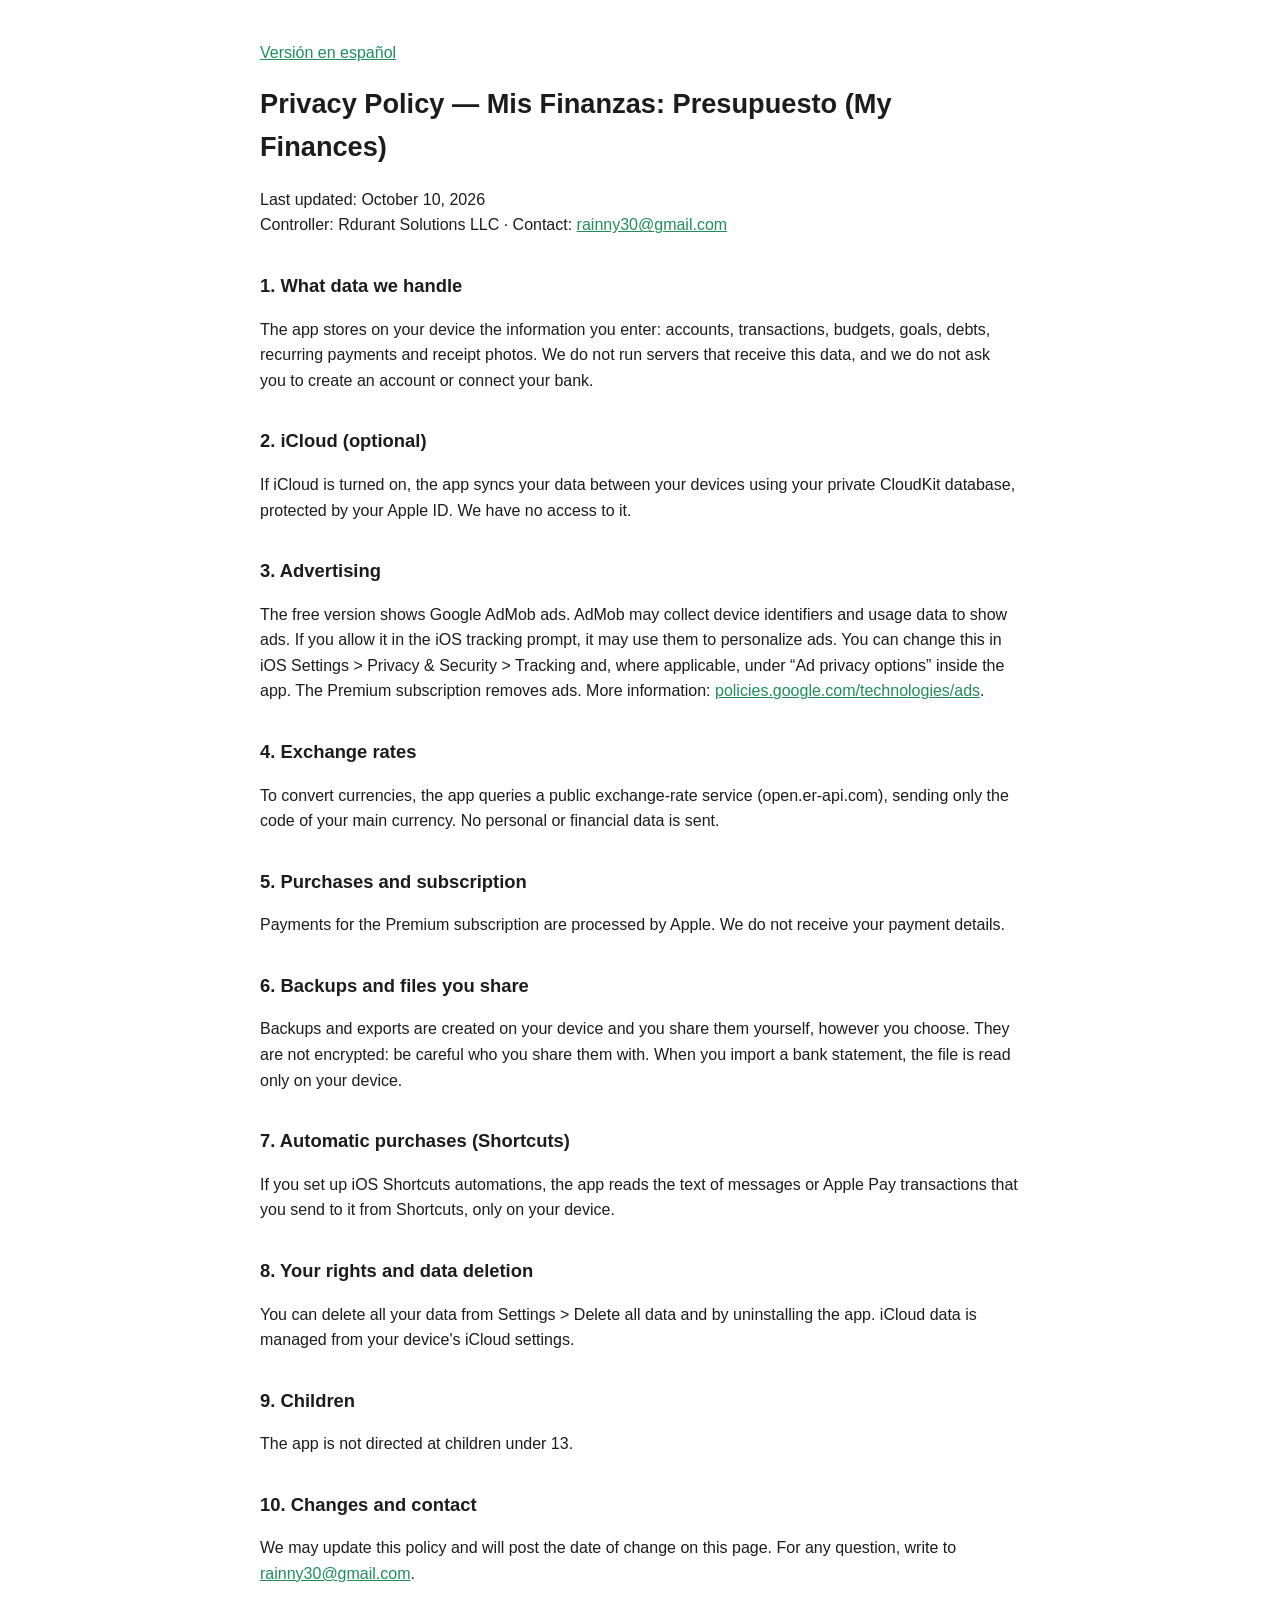
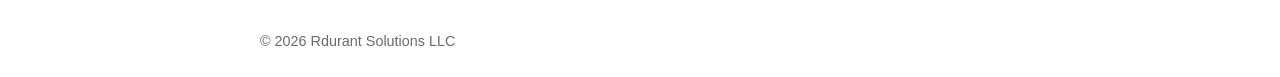
==== privacy.html @ c2cec77d "Add files via upload" ====
<!doctype html><html lang="en"><head><meta charset="utf-8"><meta name="viewport" content="width=device-width,initial-scale=1"><title>Privacy Policy — My Finances</title><link rel="stylesheet" href="style.css"></head><body>
<p><a href="privacidad.html">Versión en español</a></p>
<h1>Privacy Policy — Mis Finanzas: Presupuesto (My Finances)</h1>
<p>Last updated: October 10, 2026<br>Controller: Rdurant Solutions LLC · Contact: <a href="mailto:rainny30@gmail.com">rainny30@gmail.com</a></p>
<h2>1. What data we handle</h2>
<p>The app stores on your device the information you enter: accounts, transactions, budgets, goals, debts, recurring payments and receipt photos. We do not run servers that receive this data, and we do not ask you to create an account or connect your bank.</p>
<h2>2. iCloud (optional)</h2>
<p>If iCloud is turned on, the app syncs your data between your devices using your private CloudKit database, protected by your Apple ID. We have no access to it.</p>
<h2>3. Advertising</h2>
<p>The free version shows Google AdMob ads. AdMob may collect device identifiers and usage data to show ads. If you allow it in the iOS tracking prompt, it may use them to personalize ads. You can change this in iOS Settings &gt; Privacy &amp; Security &gt; Tracking and, where applicable, under “Ad privacy options” inside the app. The Premium subscription removes ads. More information: <a href="https://policies.google.com/technologies/ads">policies.google.com/technologies/ads</a>.</p>
<h2>4. Exchange rates</h2>
<p>To convert currencies, the app queries a public exchange-rate service (open.er-api.com), sending only the code of your main currency. No personal or financial data is sent.</p>
<h2>5. Purchases and subscription</h2>
<p>Payments for the Premium subscription are processed by Apple. We do not receive your payment details.</p>
<h2>6. Backups and files you share</h2>
<p>Backups and exports are created on your device and you share them yourself, however you choose. They are not encrypted: be careful who you share them with. When you import a bank statement, the file is read only on your device.</p>
<h2>7. Automatic purchases (Shortcuts)</h2>
<p>If you set up iOS Shortcuts automations, the app reads the text of messages or Apple Pay transactions that you send to it from Shortcuts, only on your device.</p>
<h2>8. Your rights and data deletion</h2>
<p>You can delete all your data from Settings &gt; Delete all data and by uninstalling the app. iCloud data is managed from your device's iCloud settings.</p>
<h2>9. Children</h2>
<p>The app is not directed at children under 13.</p>
<h2>10. Changes and contact</h2>
<p>We may update this policy and will post the date of change on this page. For any question, write to <a href="mailto:rainny30@gmail.com">rainny30@gmail.com</a>.</p>
<footer>© 2026 Rdurant Solutions LLC</footer></body></html>
---- style.css ----
body{font-family:-apple-system,BlinkMacSystemFont,"Segoe UI",Roboto,sans-serif;line-height:1.6;max-width:760px;margin:0 auto;padding:24px 18px;color:#1c1c1e;background:#fff}
h1{font-size:1.7rem;margin-top:0}h2{font-size:1.15rem;margin-top:1.8em}
a{color:#1e8e5a}.lang{margin:1.2em 0;padding:0;list-style:none}.lang a{margin-right:14px;font-weight:600}
footer{margin-top:3em;color:#6b6b70;font-size:.9rem}
@media (prefers-color-scheme:dark){body{background:#111;color:#f2f2f7}a{color:#4cd48b}}
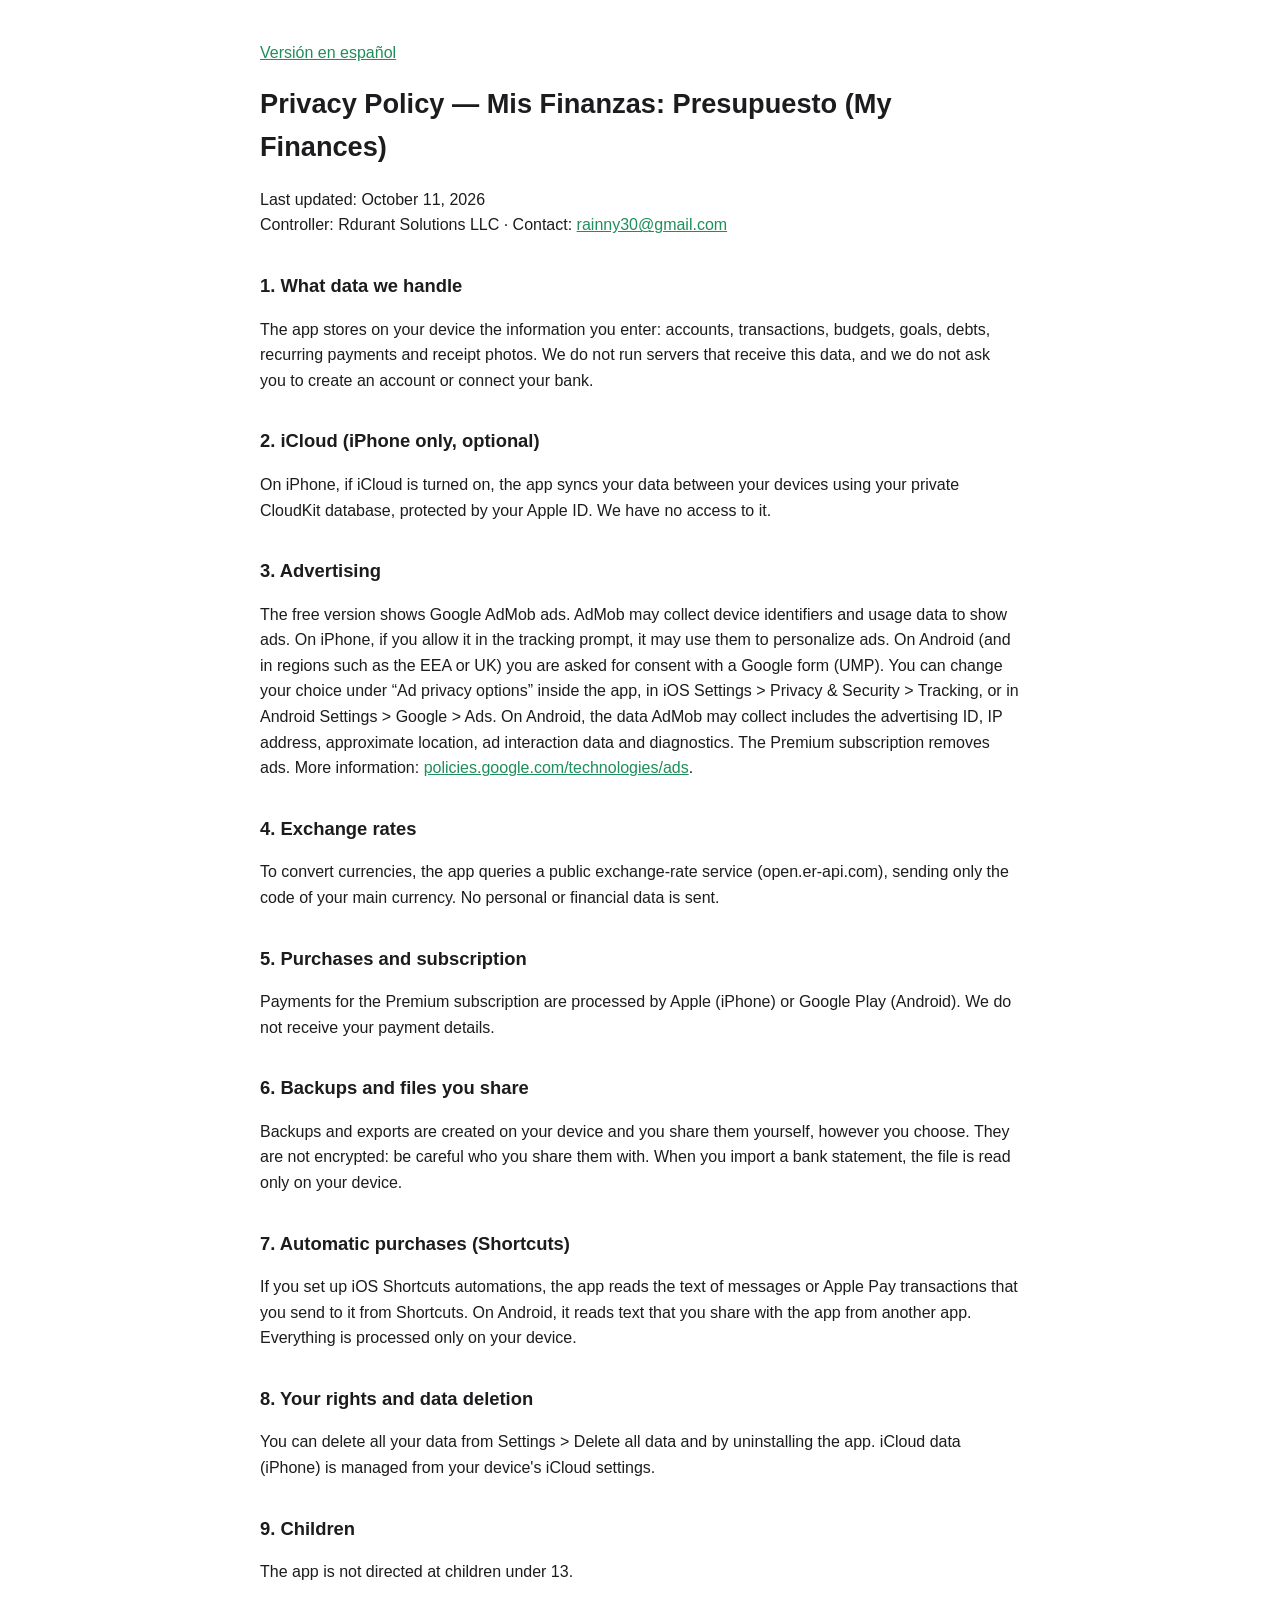
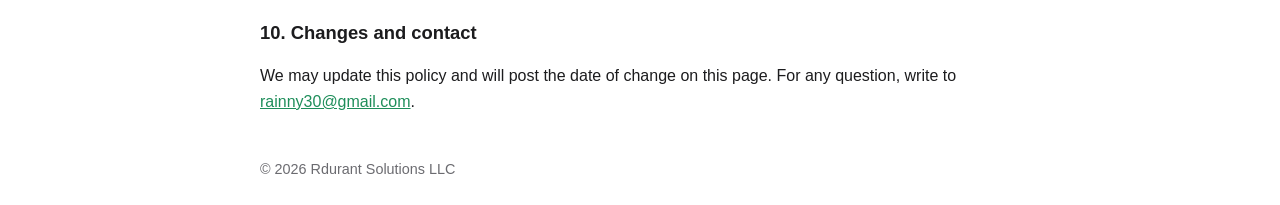
==== commit 6c914e94: "Add files via upload" ====
--- a/privacy.html
+++ b/privacy.html
@@ -1,23 +1,23 @@
 <!doctype html><html lang="en"><head><meta charset="utf-8"><meta name="viewport" content="width=device-width,initial-scale=1"><title>Privacy Policy — My Finances</title><link rel="stylesheet" href="style.css"></head><body>
 <p><a href="privacidad.html">Versión en español</a></p>
 <h1>Privacy Policy — Mis Finanzas: Presupuesto (My Finances)</h1>
-<p>Last updated: October 10, 2026<br>Controller: Rdurant Solutions LLC · Contact: <a href="mailto:rainny30@gmail.com">rainny30@gmail.com</a></p>
+<p>Last updated: October 11, 2026<br>Controller: Rdurant Solutions LLC · Contact: <a href="mailto:rainny30@gmail.com">rainny30@gmail.com</a></p>
 <h2>1. What data we handle</h2>
 <p>The app stores on your device the information you enter: accounts, transactions, budgets, goals, debts, recurring payments and receipt photos. We do not run servers that receive this data, and we do not ask you to create an account or connect your bank.</p>
-<h2>2. iCloud (optional)</h2>
-<p>If iCloud is turned on, the app syncs your data between your devices using your private CloudKit database, protected by your Apple ID. We have no access to it.</p>
+<h2>2. iCloud (iPhone only, optional)</h2>
+<p>On iPhone, if iCloud is turned on, the app syncs your data between your devices using your private CloudKit database, protected by your Apple ID. We have no access to it.</p>
 <h2>3. Advertising</h2>
-<p>The free version shows Google AdMob ads. AdMob may collect device identifiers and usage data to show ads. If you allow it in the iOS tracking prompt, it may use them to personalize ads. You can change this in iOS Settings &gt; Privacy &amp; Security &gt; Tracking and, where applicable, under “Ad privacy options” inside the app. The Premium subscription removes ads. More information: <a href="https://policies.google.com/technologies/ads">policies.google.com/technologies/ads</a>.</p>
+<p>The free version shows Google AdMob ads. AdMob may collect device identifiers and usage data to show ads. On iPhone, if you allow it in the tracking prompt, it may use them to personalize ads. On Android (and in regions such as the EEA or UK) you are asked for consent with a Google form (UMP). You can change your choice under “Ad privacy options” inside the app, in iOS Settings &gt; Privacy &amp; Security &gt; Tracking, or in Android Settings &gt; Google &gt; Ads. On Android, the data AdMob may collect includes the advertising ID, IP address, approximate location, ad interaction data and diagnostics. The Premium subscription removes ads. More information: <a href="https://policies.google.com/technologies/ads">policies.google.com/technologies/ads</a>.</p>
 <h2>4. Exchange rates</h2>
 <p>To convert currencies, the app queries a public exchange-rate service (open.er-api.com), sending only the code of your main currency. No personal or financial data is sent.</p>
 <h2>5. Purchases and subscription</h2>
-<p>Payments for the Premium subscription are processed by Apple. We do not receive your payment details.</p>
+<p>Payments for the Premium subscription are processed by Apple (iPhone) or Google Play (Android). We do not receive your payment details.</p>
 <h2>6. Backups and files you share</h2>
 <p>Backups and exports are created on your device and you share them yourself, however you choose. They are not encrypted: be careful who you share them with. When you import a bank statement, the file is read only on your device.</p>
 <h2>7. Automatic purchases (Shortcuts)</h2>
-<p>If you set up iOS Shortcuts automations, the app reads the text of messages or Apple Pay transactions that you send to it from Shortcuts, only on your device.</p>
+<p>If you set up iOS Shortcuts automations, the app reads the text of messages or Apple Pay transactions that you send to it from Shortcuts. On Android, it reads text that you share with the app from another app. Everything is processed only on your device.</p>
 <h2>8. Your rights and data deletion</h2>
-<p>You can delete all your data from Settings &gt; Delete all data and by uninstalling the app. iCloud data is managed from your device's iCloud settings.</p>
+<p>You can delete all your data from Settings &gt; Delete all data and by uninstalling the app. iCloud data (iPhone) is managed from your device's iCloud settings.</p>
 <h2>9. Children</h2>
 <p>The app is not directed at children under 13.</p>
 <h2>10. Changes and contact</h2>
